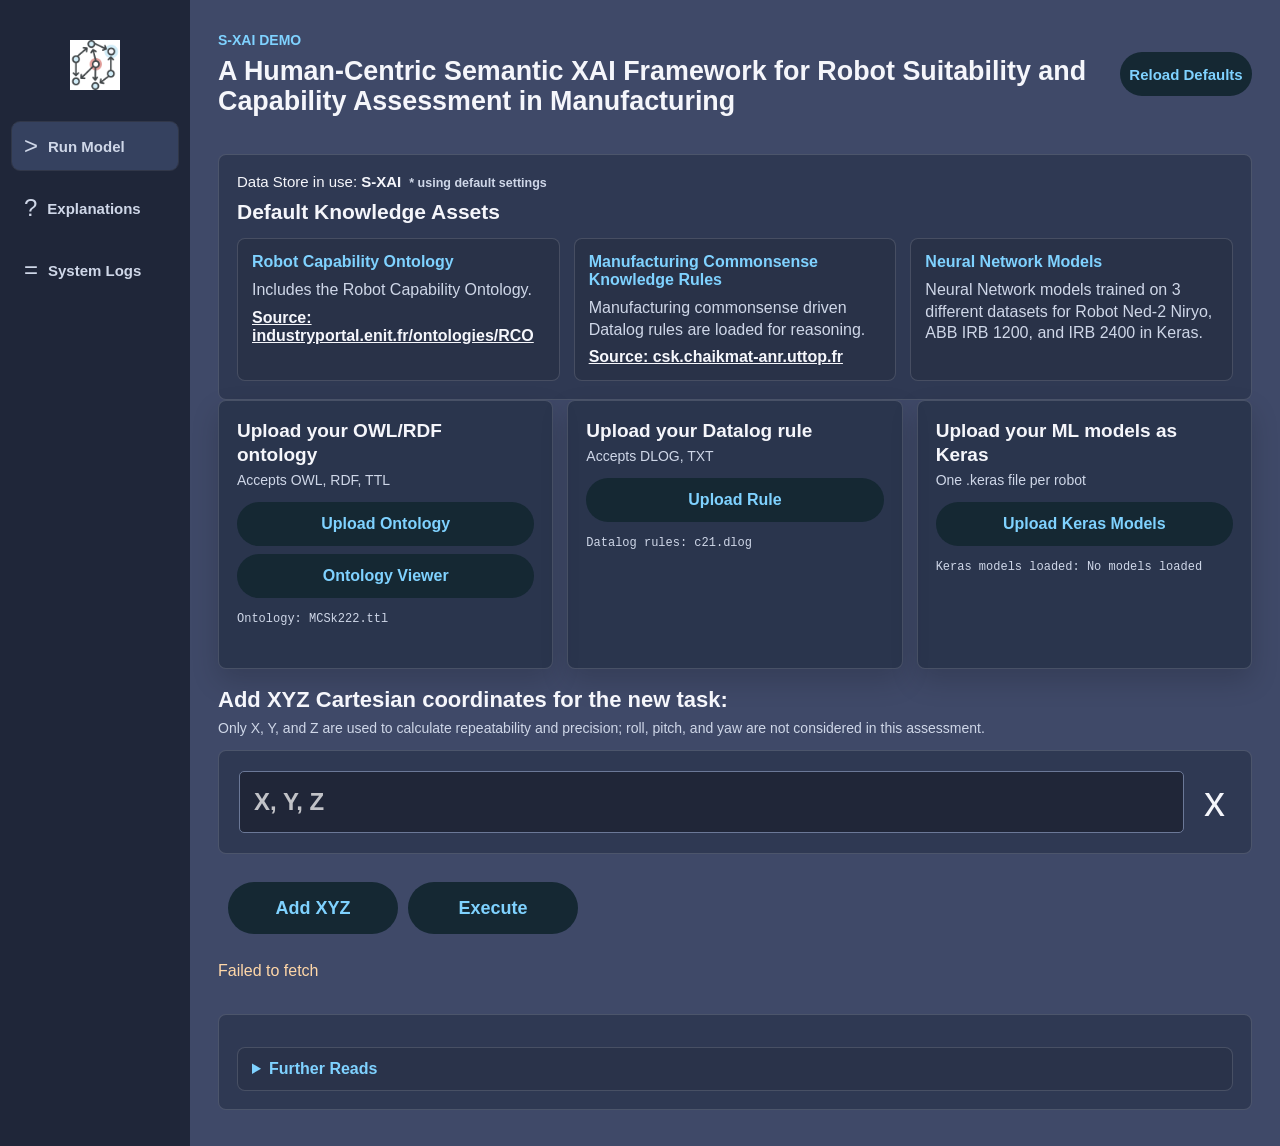
==== web/index.html @ 9cc539df "Add Datalog rule viewer" ====
<!doctype html>
<html lang="en">
<head>
  <meta charset="utf-8">
  <meta name="viewport" content="width=device-width, initial-scale=1">
  <title>Robot Operational Capability</title>
  <link rel="stylesheet" href="styles.css">
</head>
<body>
  <aside class="sidebar">
    <img class="logo" src="assets/custom/data-flow.png" alt="Data flow">
    <button class="nav-item active" id="runPageButton" title="Run Model" aria-label="Run Model">
      <span>&gt;</span>
      <strong>Run Model</strong>
    </button>
    <button class="nav-item" id="explanationsPageButton" title="Explanations" aria-label="Explanations">
      <span>?</span>
      <strong>Explanations</strong>
    </button>
    <button class="nav-item" id="ruleLogPageButton" title="System Logs" aria-label="System Logs">
      <span>=</span>
      <strong>System Logs</strong>
    </button>
  </aside>

  <main class="workspace">
    <header class="hero-header">
      <div>
        <p class="eyebrow">S-XAI DEMO</p>
        <h1>A Human-Centric Semantic XAI Framework for Robot Suitability and Capability Assessment in Manufacturing</h1>
      </div>
      <div class="header-actions">
        <input id="datastore" value="S-XAI" type="hidden">
        <button class="blue-button" id="uploadButton" type="button">Reload Defaults</button>
      </div>
    </header>

    <section class="run-page active" id="runPage">
      <section class="default-context-panel">
        <div class="default-datastore-note">
          <span>Data Store in use: <strong>S-XAI</strong></span>
          <small>* using default settings</small>
        </div>
        <h2>Default Knowledge Assets</h2>
        <div class="asset-grid">
          <article>
            <h3>Robot Capability Ontology</h3>
            <p>Includes the Robot Capability Ontology.</p>
            <a href="https://industryportal.enit.fr/ontologies/RCO/" target="_blank" rel="noreferrer">Source: industryportal.enit.fr/ontologies/RCO</a>
          </article>
          <article>
            <h3>Manufacturing Commonsense Knowledge Rules</h3>
            <p>Manufacturing commonsense driven Datalog rules are loaded for reasoning.</p>
            <a href="https://csk.chaikmat-anr.uttop.fr" target="_blank" rel="noreferrer">Source: csk.chaikmat-anr.uttop.fr</a>
          </article>
          <article>
            <h3>Neural Network Models</h3>
            <p>Neural Network models trained on 3 different datasets for Robot Ned-2 Niryo, ABB IRB 1200, and IRB 2400 in Keras.</p>
          </article>
        </div>
      </section>

    <section class="setup-panel">
      <div class="resource-upload-grid">
        <section class="resource-card">
          <div class="resource-card-head">
            <div>
              <h2>Upload your OWL/RDF ontology</h2>
              <p>Accepts OWL, RDF, TTL</p>
            </div>
          </div>
          <input id="ontologyFile" class="native-file-input" type="file" accept=".ttl,.rdf,.owl,.txt">
          <div class="resource-actions">
            <button id="uploadOntologyButton" class="pill small-pill" type="button">Upload Ontology</button>
            <button id="openOntologyViewerButton" class="pill small-pill" type="button">Ontology Viewer</button>
          </div>
          <pre id="ontologyStatus" class="model-status">Ontology: MCSk222.ttl</pre>
        </section>

        <section class="resource-card">
          <div class="resource-card-head">
            <div>
              <h2>Upload your Datalog rule</h2>
              <p>Accepts DLOG, TXT</p>
            </div>
          </div>
          <input id="rulesFile" class="native-file-input" type="file" accept=".dlog,.txt">
          <button id="uploadRulesButton" class="pill small-pill" type="button">Upload Rule</button>
          <pre id="rulesStatus" class="model-status">Datalog rules: c21.dlog</pre>
        </section>

        <section class="resource-card">
          <div class="resource-card-head">
            <div>
              <h2>Upload your ML models as Keras</h2>
              <p>One .keras file per robot</p>
            </div>
          </div>
          <input id="modelsFile" class="native-file-input" type="file" accept=".keras" multiple>
          <button id="uploadModelsButton" class="pill small-pill" type="button">Upload Keras Models</button>
          <pre id="modelStatus" class="model-status">Keras models loaded: checking...</pre>
        </section>
      </div>
    </section>

    <section class="task-panel" id="taskPanel">
      <label class="task-label" for="xyzInput">Add XYZ Cartesian coordinates for the new task:</label>
      <p class="task-note">Only X, Y, and Z are used to calculate repeatability and precision; roll, pitch, and yaw are not considered in this assessment.</p>
      <div class="input-shell">
        <input id="xyzInput" autocomplete="off" placeholder="X, Y, Z">
        <button id="clearButton" class="clear-button" type="button" aria-label="Clear">x</button>
      </div>

      <div class="actions">
        <button id="addButton" class="pill" type="button">Add XYZ</button>
        <button id="executeButton" class="pill" type="button">Execute</button>
      </div>

      <p id="statusText" class="status-text"></p>
    </section>

    <section class="default-context-panel">
      <details class="further-reads">
        <summary>Further Reads</summary>
        <ol>
          <li>Naqvi, Syed Muhammad Raza. Exploring LLMs and semantic XAI for industrial robot capabilities and manufacturing commonsense knowledge. Diss. Universite de Toulouse, 2025.</li>
          <li>Naqvi, M. R., Sarkar, A., Ameri, F., Elmhadhbi, L., &amp; Karray, M. H. (2024, December). Manufacturing commonsense knowledge. In International Knowledge Graph and Semantic Web Conference (pp. 320-333). Cham: Springer Nature Switzerland.</li>
          <li>Naqvi, M. R., Sarkar, A., Ameri, F., Elmhadhbi, L., &amp; Karray, M. H. (2025, June). MACS-KG: MAnufacturing CommonSense Knowledge Graph. In European Semantic Web Conference (pp. 120-124). Cham: Springer Nature Switzerland.</li>
          <li>Naqvi, M. R. (2025, October). Towards Explainable Commonsense Reasoning: Semantic Rule Generation from Text using LLMs. In ECAI 2025-1st International Workshop on eXplainable AI, Knowledge Representation and Knowledge Graphs.</li>
          <li>Naqvi, M. R., Sarkar, A., Ameri, F., Elmhadhbi, L., &amp; Karray, M. H. (2025, December). Semantic representation of robotic function, process characteristics, and quality. In RobOntics 2025 5th edition of the Ontologies for Autonomous Robots Workshop. CEUR Workshop Proceedings.</li>
          <li>Naqvi, M. R., Sarkar, A., Ameri, F., Araghi, S. N., &amp; Karray, M. H. (2023). Application of MSDL in Modeling Capabilities of Robots. In RobOntics@ RO-MAN.</li>
          <li>Naqvi, M. R., Elmhadhbi, L., Sarkar, A., Archimede, B., &amp; Karray, M. H. (2024). Survey on ontology-based explainable AI in manufacturing. Journal of Intelligent Manufacturing, 35(8), 3605-3627.</li>
        </ol>
      </details>
    </section>
    </section>

    <section class="facts-workspace app-page" id="explanationsPage" hidden>
      <div class="section-head">
        <h1>Explanations</h1>
        <div class="section-actions">
          <button id="refreshFactsButton" class="pill small-pill" type="button">Refresh Facts</button>
          <button id="exportReportButton" class="pill small-pill" type="button">Export Report</button>
        </div>
      </div>

      <div class="source-strip" id="sourceStrip">
        <span>Ontology original value</span>
        <span>Model prediction</span>
        <span>User simulated value</span>
      </div>

      <div class="explanation-tabs" role="tablist" aria-label="Explanation views">
        <button class="explanation-tab active" type="button" data-explanation-tab="factsTab">Reasoned Facts</button>
        <button class="explanation-tab" type="button" data-explanation-tab="graphTab">Graph</button>
        <button class="explanation-tab" type="button" data-explanation-tab="counterfactualTab">Simulated / Counterfactual Comparison</button>
        <button class="explanation-tab" type="button" data-explanation-tab="nnXaiTab">XAI</button>
        <button class="explanation-tab" type="button" data-explanation-tab="nlTab">NL Language Explanations</button>
        <button class="explanation-tab" type="button" data-explanation-tab="rulesTab">Rule Viewer</button>
        <button class="explanation-tab" type="button" data-explanation-tab="sparqlTab">SPARQL</button>
      </div>

      <section class="explanation-panel" id="counterfactualTab" hidden>
        <h2>Simulated / Counterfactual Comparison</h2>
        <div class="comparison-grid">
          <div>
            <h3>Before Simulation</h3>
            <pre id="beforeFacts">No facts loaded.</pre>
          </div>
          <div>
            <h3>After Simulation</h3>
            <pre id="afterFacts">No facts loaded.</pre>
          </div>
        </div>
        <section id="counterfactualSuggestion" class="xai-panel">
          <h3>What Must Change?</h3>
          <p>Run a prediction and select a fact to see which robot capability would need to change for a different suitability result.</p>
        </section>
      </section>

      <section class="explanation-panel active" id="factsTab">
        <h2>Reasoned Facts</h2>
        <div id="factsList" class="facts-list"></div>
      </section>

      <section class="explanation-panel" id="graphTab" hidden>
        <div class="graph-head">
          <h2>Graph Explanation View</h2>
          <div class="graph-actions">
            <button id="selectedGraphButton" class="pill small-pill active" type="button">Selected Fact</button>
            <button id="wholeGraphButton" class="pill small-pill" type="button">Whole Graph</button>
            <button id="exportSvgButton" class="pill small-pill" type="button">Export SVG</button>
            <button id="exportPngButton" class="pill small-pill" type="button">Export PNG</button>
          </div>
        </div>
        <div class="graph-legend" aria-label="Graph legend">
          <span><i class="legend-dot robot"></i>Robot</span>
          <span><i class="legend-dot capability"></i>Capability</span>
          <span><i class="legend-dot value"></i>NN prediction value</span>
          <span><i class="legend-dot simulated"></i>User simulated value</span>
          <span><i class="legend-dot fact"></i>Selected reasoned fact</span>
          <span><i class="legend-line"></i>RDF predicate</span>
        </div>
        <div id="graphFilters" class="graph-filters" aria-label="Whole graph filters" hidden>
          <label><input type="checkbox" data-graph-filter="robot" checked> Robots</label>
          <label><input type="checkbox" data-graph-filter="capability" checked> Capabilities</label>
          <label><input type="checkbox" data-graph-filter="value" checked> Measurements</label>
          <label><input type="checkbox" data-graph-filter="fact" checked> Reasoned Facts</label>
          <label><input type="checkbox" id="selectedRobotOnlyFilter"> Selected Robot Only</label>
        </div>
        <svg id="factGraph" viewBox="0 0 1100 420" role="img" aria-label="Fact explanation graph"></svg>
        <section id="graphDetails" class="graph-details" aria-live="polite">
          <h3>Node Details</h3>
          <p>Click a graph node to inspect its type, value, and connected predicates.</p>
        </section>
        <div id="tracePanel" class="trace-panel"></div>
      </section>

      <section class="explanation-panel" id="ontologyTab" hidden>
        <div class="graph-head">
          <h2>Ontology Viewer</h2>
          <div class="graph-actions">
            <button id="refreshOntologyButton" class="pill small-pill" type="button">Load Ontology</button>
          </div>
        </div>
        <div class="graph-legend" aria-label="Ontology graph legend">
          <span><i class="legend-dot class"></i>Class</span>
          <span><i class="legend-dot instance"></i>Instance</span>
          <span><i class="legend-dot property"></i>Property</span>
          <span><i class="legend-line"></i>Ontology predicate</span>
        </div>
        <div id="ontologyFilters" class="graph-filters visible" aria-label="Ontology graph filters">
          <label><input type="checkbox" data-ontology-filter="class" checked> Classes</label>
          <label><input type="checkbox" data-ontology-filter="subclass" checked> Subclasses</label>
          <label><input type="checkbox" data-ontology-filter="instance" checked> Instances</label>
          <label><input type="checkbox" data-ontology-filter="property" checked> Properties</label>
        </div>
        <div id="ontologyViewerStatus" class="status-text">Load the ontology graph to inspect classes, subclasses, instances, and properties.</div>
        <svg id="ontologyGraph" viewBox="0 0 1100 420" role="img" aria-label="Ontology viewer graph"></svg>
        <section id="ontologyDetails" class="graph-details" aria-live="polite">
          <h3>Ontology Node Details</h3>
          <p>Click an ontology node to inspect its connected predicates.</p>
        </section>
      </section>

      <section class="explanation-panel" id="nlTab" hidden>
        <div class="section-head compact-head">
          <h2>NL Language Explanations</h2>
          <div class="section-actions">
            <button id="generateOpenAiExplanationButton" class="pill small-pill" type="button">Use OpenAI</button>
            <button id="generateLlmReasoningButton" class="pill small-pill" type="button">Use Ollama</button>
          </div>
        </div>
        <p class="xai-note">Choose OpenAI with your API key or use the free local Ollama model. Both explain the selected RDFox/Datalog fact in natural language.</p>
        <label class="llm-model-field" for="openLlmModel">
          Ollama model
          <input id="openLlmModel" type="text" value="llama3.2:3b" autocomplete="off">
        </label>
        <p class="xai-note">For Ollama, install Ollama and run <code>ollama pull llama3.2:3b</code>. For OpenAI, click Use OpenAI and paste your key when asked.</p>
        <div id="llmReasoningStatus" class="status-text">Select a reasoned fact, then choose OpenAI or Ollama.</div>
        <pre id="nlExplanation">Select a fact and click Explain.</pre>
        <div id="llmReasoningOutput" class="llm-reasoning-output"></div>
      </section>

      <section class="explanation-panel" id="nnXaiTab" hidden>
        <section id="selectedFactXai" class="selected-fact-xai">
          <h3>Selected Fact NN Contribution</h3>
          <p>Select a reasoned fact to see which neural-network prediction and XYZ feature influences contributed to it.</p>
        </section>
        <div class="section-head compact-head">
          <h2>XAI: LIME Explanation</h2>
          <button id="refreshLimeButton" class="pill small-pill" type="button">Run LIME</button>
        </div>
        <p class="xai-note">LIME explains the local NN prediction around the current X, Y, Z task using feature weights for X, Y, and Z.</p>
        <div id="limeStatus" class="status-text"></div>
        <div class="xai-dashboard-grid">
          <section id="xaiStabilityPanel" class="xai-panel">
            <h3>XAI Confidence / Stability</h3>
            <p>Run LIME to estimate whether the strongest local feature is stable for this XYZ task.</p>
          </section>
          <section id="xaiQualityPanel" class="xai-panel">
            <h3>Explanation Quality</h3>
            <p>Shows which explanation sources are available for the current task.</p>
          </section>
        </div>
        <section class="xai-method-section lime-method-section">
          <div class="method-head">
            <h3>LIME Local Explanation</h3>
            <p>LIME builds a local surrogate around the current XYZ task point and estimates how X, Y, and Z influence the nearby NN prediction.</p>
          </div>
          <div id="limeResults" class="lime-results"></div>
        </section>
        <section id="shapPanel" class="xai-method-section shap-method-section">
          <div class="section-head compact-head">
            <h3>SHAP Comparison</h3>
            <button id="refreshShapButton" class="pill small-pill" type="button">Run SHAP</button>
          </div>
          <p id="shapStatus">SHAP attributes the current NN prediction across X, Y, and Z for the selected Cartesian task point.</p>
          <div id="shapResults" class="shap-results"></div>
        </section>
        <section id="igPanel" class="xai-method-section ig-method-section">
          <div class="section-head compact-head">
            <h3>Integrated Gradients</h3>
            <button id="refreshIgButton" class="pill small-pill" type="button">Run IG</button>
          </div>
          <p id="igStatus">Integrated Gradients explains the NN prediction by accumulating gradients from a zero XYZ baseline to the current task point.</p>
          <div id="igResults" class="ig-results"></div>
        </section>
        <section id="permutationPanel" class="xai-method-section permutation-method-section">
          <div class="section-head compact-head">
            <h3>Permutation Importance</h3>
            <button id="refreshPermutationButton" class="pill small-pill" type="button">Run Permutation</button>
          </div>
          <p id="permutationStatus">Permutation Importance perturbs one coordinate at a time and measures how much the NN output changes.</p>
          <div id="permutationResults" class="permutation-results"></div>
        </section>
      </section>

      <section class="explanation-panel" id="rulesTab" hidden>
        <div class="section-head compact-head">
          <div>
            <h2>Rule Viewer</h2>
            <p class="xai-note">Showing the active Datalog rules exactly as loaded from the <code>.dlog</code> source file.</p>
          </div>
          <button id="refreshRulesViewerButton" class="pill small-pill" type="button">Refresh Rules</button>
        </div>
        <div id="ruleViewerStatus" class="status-text">Datalog rules: c21.dlog</div>
        <pre id="ruleList" class="rule-source-viewer">Loading Datalog rules...</pre>
      </section>

      <section class="explanation-panel" id="sparqlTab" hidden>
        <h2>SPARQL Query Viewer</h2>
        <div class="query-viewer">
          <div>
            <h3>Reasoned facts query</h3>
            <pre id="factsQueryText"></pre>
          </div>
          <div>
            <h3>Knowledge Graph update query</h3>
            <pre id="updateQueryText">Run a prediction to generate the update query.</pre>
          </div>
        </div>
      </section>
    </section>

    <section class="rule-log-page app-page" id="ruleLogPage" hidden>
      <div class="section-head">
        <h1>System Logs</h1>
        <div class="section-actions">
          <button id="clearRuleLogButton" class="pill small-pill" type="button">Clear Log</button>
        </div>
      </div>
      <pre id="ruleLog" class="rule-log">System events will appear here when ontology, Datalog rules, model values, or inferred facts are updated.</pre>
    </section>
  </main>

  <dialog id="resultDialog" class="result-dialog">
    <div class="result-content">
      <p class="intro">
        Based on Cartesian Coordinates X, Y, Z for a new task, the robot operational capabilities are following:
      </p>
      <div id="resultText" class="result-text"></div>
      <p class="result-note">
        Note: once you execute, these values will be updated in the Knowledge Graph for the further reasoning process.
      </p>
      <p class="result-note">
        If you want to add a hypothetical value for counterfactual simulation, press the Simulated Value button.
      </p>
      <section id="simulationPanel" class="simulation-panel" hidden>
        <div class="simulation-grid" id="simulationGrid"></div>
        <div class="simulation-actions">
          <button id="applySimulationButton" class="modal-button" type="button">Apply Simulated Values</button>
        </div>
      </section>
      <div class="dialog-actions">
        <button id="simulateButton" class="modal-button" type="button">Simulated Value</button>
        <button id="submitButton" class="modal-button" type="button">Submit</button>
        <button id="okButton" class="ok-button" type="button">OK</button>
        <button id="cancelButton" class="modal-button" type="button">Cancel</button>
      </div>
    </div>
  </dialog>

  <dialog id="openAiKeyDialog" class="key-dialog">
    <form method="dialog" class="key-dialog-content">
      <h2>OpenAI API Key</h2>
      <p>Paste your OpenAI API key for this browser session. It is not saved to project files.</p>
      <input id="openAiKeyInput" type="password" autocomplete="off" placeholder="sk-...">
      <div class="dialog-actions">
        <button id="saveOpenAiKeyButton" class="modal-button" type="button">Use Key</button>
        <button id="cancelOpenAiKeyButton" class="modal-button" type="button">Cancel</button>
      </div>
    </form>
  </dialog>

  <script src="app.js?v=20260608-rule-viewer"></script>
</body>
</html>
---- web/styles.css ----
:root {
  --bg: #3f4968;
  --panel: #45506f;
  --rail: #1f2639;
  --rail-active: #35415f;
  --field: #202638;
  --field-border: #6b7897;
  --text: #f5f6fb;
  --muted: #cfd7e8;
  --accent: #7fd2ff;
  --button: #152833;
  --blue: #2f9af4;
  --dialog-text: #222432;
  --teal: #247f94;
  --line: rgba(255, 255, 255, 0.14);
}

* {
  box-sizing: border-box;
}

body {
  margin: 0;
  min-height: 100vh;
  display: grid;
  grid-template-columns: 190px 1fr;
  background: var(--bg);
  color: var(--text);
  font-family: Arial, Helvetica, sans-serif;
}

.sidebar {
  min-height: 100vh;
  padding: 40px 0 24px;
  background: var(--rail);
  display: flex;
  flex-direction: column;
  align-items: stretch;
  gap: 14px;
}

.logo {
  width: 50px;
  height: 50px;
  object-fit: contain;
  background: white;
  align-self: center;
  margin-bottom: 18px;
}

.nav-item {
  width: auto;
  min-height: 48px;
  margin: 0 12px;
  padding: 0 12px;
  border: 0;
  border-radius: 8px;
  display: flex;
  align-items: center;
  gap: 10px;
  background: transparent;
  color: var(--muted);
  cursor: pointer;
  text-align: left;
}

.nav-item span {
  font-size: 24px;
}

.nav-item strong {
  display: inline;
  font-size: 15px;
}

.nav-item.active {
  background: var(--rail-active);
  outline: 1px solid rgba(255, 255, 255, 0.08);
}

.workspace {
  padding: 22px 28px 36px;
  max-width: 1760px;
  width: 100%;
}

.hero-header {
  min-height: 104px;
  display: flex;
  align-items: center;
  justify-content: space-between;
  gap: 22px;
  margin-bottom: 14px;
}

.hero-header h1 {
  margin: 0;
  max-width: 1160px;
  color: var(--text);
  font-size: clamp(24px, 2.1vw, 34px);
  line-height: 1.12;
  font-weight: 800;
}

.eyebrow {
  margin: 0 0 8px;
  color: var(--accent);
  font-size: 14px;
  font-weight: 800;
  text-transform: uppercase;
}

.header-actions {
  display: flex;
  align-items: center;
  flex: 0 0 auto;
}

.datastore-in-use {
  min-height: 60px;
  display: grid;
  align-content: center;
  gap: 4px;
  color: var(--text);
  font-size: 22px;
}

.datastore-in-use small {
  color: var(--muted);
  font-size: 14px;
}

.blue-button {
  height: 44px;
  min-width: 132px;
  border: 0;
  border-radius: 24px;
  background: var(--button);
  color: var(--accent);
  font-size: 15px;
  font-weight: 800;
  cursor: pointer;
  box-shadow: none;
}

.setup-panel {
  margin: 0 0 18px;
  padding: 0;
  border-radius: 8px;
  background: transparent;
}

.resource-upload-grid {
  display: grid;
  grid-template-columns: repeat(3, minmax(0, 1fr));
  gap: 14px;
}

.resource-card {
  min-width: 0;
  padding: 18px;
  border: 1px solid var(--line);
  border-radius: 8px;
  background: rgba(18, 28, 44, 0.44);
  display: grid;
  gap: 14px;
  align-content: start;
  box-shadow: 0 12px 28px rgba(0, 0, 0, 0.16);
}

.resource-card-head {
  display: grid;
  grid-template-columns: auto 1fr;
  gap: 12px;
  align-items: start;
}

.resource-card h2 {
  margin: 0;
  font-size: 19px;
  line-height: 1.25;
}

.resource-card p {
  margin: 5px 0 0;
  color: var(--muted);
  font-size: 14px;
}

.resource-actions {
  display: grid;
  grid-template-columns: repeat(auto-fit, minmax(145px, 1fr));
  gap: 8px;
}

.tabs {
  display: flex;
  gap: 8px;
  flex-wrap: wrap;
  margin-bottom: 14px;
}

.tab-button {
  min-height: 38px;
  border: 1px solid rgba(255, 255, 255, 0.14);
  border-radius: 6px;
  background: var(--field);
  color: var(--muted);
  padding: 0 14px;
  font-weight: 700;
  cursor: pointer;
}

.tab-button.active {
  color: white;
  background: var(--rail-active);
  border-color: rgba(255, 255, 255, 0.28);
}

.tab-panel {
  min-height: 72px;
}

.setup-grid,
.model-upload-grid {
  display: grid;
  grid-template-columns: repeat(3, minmax(0, 1fr));
  gap: 12px;
}

.setup-grid h2 {
  margin: 0 0 8px;
  font-size: 16px;
}

.setup-grid p {
  margin: 0;
  color: var(--muted);
}

.file-picker {
  min-height: 46px;
  border: 1px solid var(--field-border);
  border-radius: 8px;
  background: rgba(32, 38, 56, 0.78);
  display: grid;
  grid-template-columns: minmax(116px, auto) 1fr;
  align-items: center;
  gap: 10px;
  padding: 6px;
  overflow: hidden;
}

.native-file-input {
  display: none;
}

.file-picker input {
  position: absolute;
  inline-size: 1px;
  block-size: 1px;
  opacity: 0;
  pointer-events: none;
}

.file-button {
  min-height: 34px;
  padding: 0 12px;
  border-radius: 6px;
  background: rgba(127, 210, 255, 0.14);
  color: var(--text);
  display: grid;
  place-items: center;
  font-size: 13px;
  font-weight: 800;
}

.file-name {
  min-width: 0;
  color: var(--muted);
  font-size: 13px;
  white-space: nowrap;
  overflow: hidden;
  text-overflow: ellipsis;
}

.model-status {
  margin: 0;
  min-height: 38px;
  white-space: pre-wrap;
  color: var(--muted);
  font-size: 12px;
}

.resource-card .pill {
  width: 100%;
  min-width: 0;
}

.task-panel {
  margin-top: 10px;
  transition: opacity 160ms ease, filter 160ms ease;
}

.task-label {
  display: block;
  margin: 0 0 6px;
  color: var(--text);
  font-size: 22px;
  font-weight: 700;
}

.task-note {
  margin: 0 0 12px;
  color: var(--muted);
  font-size: 14px;
  line-height: 1.4;
}

.task-panel.dimmed {
  opacity: 0.42;
  filter: brightness(0.72);
}

.input-shell {
  min-height: 104px;
  padding: 18px 20px;
  border: 1px solid var(--line);
  border-radius: 8px;
  background: rgba(18, 28, 44, 0.34);
  display: grid;
  grid-template-columns: 1fr auto;
  gap: 14px;
  align-items: center;
}

#xyzInput {
  height: 62px;
  border: 1px solid var(--field-border);
  border-radius: 5px;
  background: var(--field);
  color: var(--text);
  padding: 0 14px;
  font-size: 24px;
  font-weight: 700;
}

#xyzInput::placeholder {
  color: rgba(255, 255, 255, 0.72);
  font-weight: 700;
}

.clear-button {
  border: 0;
  background: transparent;
  color: var(--text);
  font-size: 42px;
  line-height: 1;
  cursor: pointer;
}

.actions {
  display: flex;
  gap: 10px;
  flex-wrap: wrap;
  margin: 28px 10px;
}

.pill {
  min-width: 170px;
  min-height: 52px;
  border: 0;
  border-radius: 28px;
  background: var(--button);
  color: var(--accent);
  font-size: 18px;
  font-weight: 700;
  cursor: pointer;
}

.status-text {
  min-height: 24px;
  color: #ffd7a8;
  font-size: 16px;
}

.default-context-panel {
  margin-top: 28px;
  padding: 18px;
  border: 1px solid var(--line);
  border-radius: 8px;
  background: rgba(18, 28, 44, 0.34);
}

.default-context-panel h2 {
  margin: 0 0 14px;
  font-size: 21px;
}

.default-datastore-note {
  display: flex;
  flex-wrap: wrap;
  gap: 8px;
  align-items: baseline;
  margin-bottom: 10px;
  color: var(--text);
  font-size: 15px;
}

.default-datastore-note small {
  color: var(--muted);
  font-weight: 700;
}

.asset-grid {
  display: grid;
  grid-template-columns: repeat(3, minmax(0, 1fr));
  gap: 14px;
}

.asset-grid article {
  min-width: 0;
  padding: 14px;
  border: 1px solid var(--line);
  border-radius: 8px;
  background: rgba(0, 0, 0, 0.12);
}

.asset-grid h3 {
  margin: 0 0 8px;
  color: var(--accent);
  font-size: 16px;
}

.asset-grid p {
  margin: 0 0 8px;
  color: var(--muted);
  line-height: 1.35;
}

.asset-grid a,
.asset-grid a:visited {
  color: var(--text);
  font-weight: 700;
}

.asset-grid a:hover,
.asset-grid a:focus-visible {
  color: #ffffff;
}

.api-key-note {
  margin-top: 14px;
  padding: 14px;
  border: 1px solid var(--line);
  border-radius: 8px;
  background: rgba(0, 0, 0, 0.12);
}

.api-key-note h3 {
  margin: 0 0 8px;
  color: var(--accent);
  font-size: 16px;
}

.api-key-note p {
  margin: 0 0 6px;
  color: var(--muted);
  line-height: 1.4;
}

.api-key-note p:last-child {
  margin-bottom: 0;
}

.api-key-note code {
  color: var(--text);
  font-weight: 700;
}

.further-reads {
  margin-top: 14px;
  padding: 12px 14px;
  border: 1px solid var(--line);
  border-radius: 8px;
  background: rgba(0, 0, 0, 0.1);
}

.further-reads summary {
  color: var(--accent);
  font-weight: 800;
  cursor: pointer;
}

.further-reads ol {
  margin: 12px 0 0;
  padding-left: 22px;
}

.further-reads li {
  margin: 0 0 10px;
  color: var(--muted);
  line-height: 1.35;
}

.facts-workspace {
  margin-top: 28px;
  padding-bottom: 40px;
}

.run-page[hidden],
.app-page[hidden] {
  display: none;
}

.explanation-tabs {
  display: flex;
  gap: 8px;
  flex-wrap: wrap;
  margin: 16px 0;
}

.explanation-tab {
  min-height: 42px;
  border: 1px solid var(--line);
  border-radius: 8px;
  background: rgba(18, 28, 44, 0.36);
  color: var(--muted);
  padding: 0 14px;
  font-weight: 800;
  cursor: pointer;
}

.explanation-tab.active {
  color: var(--text);
  background: rgba(47, 154, 244, 0.24);
  border-color: rgba(127, 210, 255, 0.42);
}

.explanation-panel {
  background: var(--panel);
  border: 1px solid var(--line);
  border-radius: 8px;
  padding: 16px;
}

.explanation-panel h2 {
  margin: 0 0 12px;
  font-size: 19px;
}

.rule-log-page {
  margin-top: 28px;
}

.rule-log {
  min-height: 520px;
  margin: 16px 0 0;
  padding: 16px;
  border: 1px solid var(--line);
  border-radius: 8px;
  background: rgba(18, 28, 44, 0.52);
  color: var(--muted);
  white-space: pre-wrap;
  font-size: 14px;
  line-height: 1.45;
}

.section-head,
.section-actions,
.source-strip,
.facts-layout,
.lower-layout,
.comparison-grid {
  display: flex;
  gap: 14px;
}

.section-head {
  align-items: center;
  justify-content: space-between;
}

.section-head h1 {
  margin: 0;
  font-size: 28px;
}

.small-pill {
  min-width: 144px;
  min-height: 44px;
  font-size: 16px;
}

.source-strip {
  margin: 14px 0;
  flex-wrap: wrap;
}

.source-strip span {
  padding: 8px 12px;
  border: 1px solid rgba(255, 255, 255, 0.14);
  border-radius: 20px;
  color: var(--muted);
  background: rgba(0, 0, 0, 0.12);
}

.comparison-panel,
.facts-panel,
.graph-panel,
.nl-panel,
.rule-panel {
  background: var(--panel);
  border-radius: 8px;
  padding: 16px;
}

.comparison-panel h2,
.facts-panel h2,
.graph-panel h2,
.nl-panel h2,
.rule-panel h2 {
  margin: 0 0 12px;
  font-size: 19px;
}

.comparison-grid > div,
.facts-panel,
.graph-panel,
.nl-panel,
.rule-panel {
  min-width: 0;
  flex: 1;
}

.comparison-grid pre,
.nl-panel pre {
  min-height: 120px;
  margin: 0;
  padding: 12px;
  border: 1px solid var(--field-border);
  border-radius: 5px;
  background: var(--field);
  color: var(--text);
  white-space: pre-wrap;
}

.rule-source-viewer {
  min-height: 560px;
  max-height: 68vh;
  margin: 14px 0 0;
  padding: 16px;
  border: 1px solid var(--field-border);
  border-radius: 8px;
  background: #111827;
  color: #f7fbff;
  overflow: auto;
  white-space: pre;
  font-size: 13px;
  line-height: 1.55;
  tab-size: 4;
}

.comparison-grid h3 {
  margin: 0 0 8px;
  color: var(--muted);
  font-size: 15px;
}

.facts-layout,
.lower-layout {
  margin-top: 14px;
  align-items: stretch;
}

.facts-list {
  display: grid;
  gap: 12px;
}

.fact-group {
  padding: 12px;
  border: 1px solid var(--field-border);
  border-radius: 6px;
  background: rgba(0, 0, 0, 0.12);
}

.fact-group h3 {
  margin: 0 0 8px;
  color: var(--teal);
  font-size: 16px;
}

.fact-row {
  min-height: 42px;
  display: grid;
  grid-template-columns: 1fr auto auto;
  gap: 8px;
  align-items: center;
}

.fact-row button {
  border: 0;
  border-radius: 18px;
  padding: 8px 12px;
  background: var(--button);
  color: var(--accent);
  font-weight: 700;
  cursor: pointer;
}

.graph-head {
  display: flex;
  align-items: center;
  justify-content: space-between;
  gap: 16px;
  margin-bottom: 10px;
}

.graph-head h2 {
  margin: 0;
}

.graph-actions {
  display: flex;
  flex-wrap: wrap;
  gap: 8px;
}

.graph-actions .pill.active {
  background: #d9f3fb;
  color: #12212c;
}

.graph-legend {
  display: flex;
  flex-wrap: wrap;
  gap: 10px 16px;
  align-items: center;
  margin: 0 0 10px;
  color: var(--muted);
  font-size: 13px;
  font-weight: 700;
}

.graph-legend span {
  display: inline-flex;
  gap: 6px;
  align-items: center;
}

.legend-dot {
  width: 13px;
  height: 13px;
  border: 2px solid #444b52;
  border-radius: 50%;
  display: inline-block;
}

.legend-dot.robot {
  background: #d9f3fb;
}

.legend-dot.capability {
  background: #dcf7df;
}

.legend-dot.value {
  background: #fff4cf;
}

.legend-dot.simulated {
  background: #ffd1e8;
}

.legend-dot.fact {
  background: #f0a3a1;
}

.legend-dot.class {
  background: #dcf7df;
}

.legend-dot.instance {
  background: #d9f3fb;
}

.legend-dot.property {
  background: #fff4cf;
}

.legend-line {
  width: 24px;
  height: 3px;
  border-radius: 999px;
  background: #c7c8d6;
  display: inline-block;
}

.graph-filters {
  display: none;
  flex-wrap: wrap;
  gap: 8px;
  margin: 0 0 10px;
}

.graph-filters.visible {
  display: flex;
}

.graph-filters label {
  min-height: 34px;
  padding: 7px 11px;
  border: 1px solid var(--line);
  border-radius: 18px;
  background: rgba(0, 0, 0, 0.14);
  color: var(--text);
  display: inline-flex;
  gap: 7px;
  align-items: center;
  font-size: 13px;
  font-weight: 800;
}

.graph-filters input {
  accent-color: var(--accent);
}

#factGraph,
#ontologyGraph {
  width: 100%;
  min-height: 420px;
  border: 1px solid var(--field-border);
  border-radius: 6px;
  background: var(--field);
}

.graph-edge {
  stroke: #c7c8d6;
  stroke-width: 3;
  opacity: 0.72;
}

.graph-edge-label {
  fill: #ffffff;
  font-size: 11px;
  font-weight: 700;
  text-anchor: middle;
  paint-order: stroke;
  stroke: var(--field);
  stroke-width: 4px;
}

.graph-node circle {
  fill: #d9f3fb;
  stroke: #444b52;
  stroke-width: 8;
}

.graph-node.capability circle {
  fill: #dcf7df;
}

.graph-node.value circle {
  fill: #fff4cf;
}

.graph-node.simulated circle {
  fill: #ffd1e8;
  stroke-dasharray: 6 4;
}

.graph-node.fact circle {
  fill: #e5d8ff;
}

.graph-node.class circle {
  fill: #dcf7df;
}

.graph-node.instance circle {
  fill: #d9f3fb;
}

.graph-node.property circle {
  fill: #fff4cf;
}

.graph-node.selected circle {
  fill: #f0a3a1;
}

.graph-node text {
  fill: #20232c;
  font-size: 12px;
  font-weight: 700;
  text-anchor: middle;
  dominant-baseline: middle;
  pointer-events: none;
}

.graph-node {
  cursor: grab;
}

.graph-node:active {
  cursor: grabbing;
}

.graph-details {
  margin-top: 12px;
  padding: 12px 14px;
  border: 1px solid var(--field-border);
  border-radius: 6px;
  background: rgba(0, 0, 0, 0.12);
  color: var(--muted);
}

.graph-details h3,
.graph-details h4 {
  margin: 0 0 8px;
  color: var(--text);
}

.graph-details h4 {
  margin-top: 12px;
  font-size: 14px;
}

.graph-details p {
  margin: 0;
}

.graph-details dl {
  display: grid;
  grid-template-columns: max-content minmax(0, 1fr);
  gap: 6px 12px;
  margin: 0;
}

.graph-details dt {
  color: var(--teal);
  font-weight: 800;
}

.graph-details dd {
  margin: 0;
  color: var(--text);
  word-break: break-word;
}

.graph-details ul {
  margin: 0;
  padding-left: 18px;
}

.graph-details li {
  margin-bottom: 4px;
}

.trace-panel {
  margin-top: 12px;
  color: var(--muted);
}

.trace-panel h3 {
  margin: 0 0 8px;
  color: var(--text);
}

.trace-panel ol {
  margin-top: 0;
}

.trace-panel code {
  color: var(--text);
}

.rule-list {
  display: grid;
  gap: 10px;
  max-height: 420px;
  overflow: auto;
}

.llm-reasoning-output {
  display: grid;
  gap: 14px;
  margin-top: 12px;
}

#nlExplanation {
  min-height: 96px;
  margin: 12px 0;
  padding: 12px;
  border: 1px solid var(--field-border);
  border-radius: 6px;
  background: var(--field);
  color: var(--text);
  white-space: pre-wrap;
  line-height: 1.45;
}

.llm-reasoning-grid {
  display: grid;
  grid-template-columns: repeat(auto-fit, minmax(230px, 1fr));
  gap: 12px;
}

.llm-model-field {
  max-width: 420px;
  min-height: 46px;
  margin: 8px 0 12px;
  padding: 8px 12px;
  border: 1px solid var(--line);
  border-radius: 8px;
  background: rgba(0, 0, 0, 0.14);
  display: grid;
  grid-template-columns: auto minmax(0, 1fr);
  gap: 10px;
  align-items: center;
  color: var(--text);
  font-weight: 800;
}

.llm-model-field input {
  min-width: 0;
  height: 34px;
  border: 1px solid var(--field-border);
  border-radius: 5px;
  background: var(--field);
  color: var(--text);
  padding: 0 10px;
  font-weight: 700;
}

.llm-card,
.llm-json {
  padding: 14px;
  border: 1px solid var(--field-border);
  border-radius: 8px;
  background: rgba(0, 0, 0, 0.14);
}

.llm-card.wide {
  background: rgba(18, 34, 49, 0.72);
}

.llm-card h3 {
  margin: 0 0 8px;
  color: var(--accent);
  font-size: 15px;
}

.llm-meta {
  margin: 0 0 10px;
  color: var(--muted);
  font-size: 13px;
  font-weight: 800;
}

.llm-card pre,
.llm-json pre {
  margin: 0;
  white-space: pre-wrap;
  color: var(--text);
  line-height: 1.42;
  font-size: 13px;
}

.llm-json summary {
  color: var(--accent);
  font-weight: 800;
  cursor: pointer;
  margin-bottom: 10px;
}

.key-dialog {
  width: min(520px, calc(100vw - 32px));
  border: 0;
  border-radius: 8px;
  padding: 0;
  background: #f8fbff;
  color: #202432;
  box-shadow: 0 18px 55px rgba(0, 0, 0, 0.42);
}

.key-dialog::backdrop {
  background: rgba(18, 16, 29, 0.58);
}

.key-dialog-content {
  padding: 22px;
  display: grid;
  gap: 12px;
}

.key-dialog-content h2 {
  margin: 0;
  color: #202432;
}

.key-dialog-content p {
  margin: 0;
  color: #4d5668;
  line-height: 1.4;
}

.key-dialog-content input {
  height: 44px;
  border: 1px solid #a8b3c7;
  border-radius: 6px;
  padding: 0 12px;
  color: #202432;
  font-size: 15px;
}

.query-viewer {
  display: grid;
  gap: 12px;
}

.query-viewer > div {
  min-width: 0;
}

.query-viewer h3 {
  margin: 0 0 8px;
  color: var(--teal);
  font-size: 15px;
}

.query-viewer pre {
  max-height: 360px;
  margin: 0;
  padding: 12px;
  border: 1px solid var(--field-border);
  border-radius: 6px;
  background: var(--field);
  color: var(--text);
  overflow: auto;
  white-space: pre;
  font-size: 12px;
  line-height: 1.45;
}

.compact-head {
  margin-bottom: 8px;
}

.xai-note {
  margin: 0 0 12px;
  color: var(--muted);
}

.lime-results {
  display: grid;
  gap: 12px;
}

.shap-results {
  display: grid;
  gap: 12px;
  margin-top: 12px;
}

.ig-results {
  display: grid;
  gap: 12px;
  margin-top: 12px;
}

.permutation-results {
  display: grid;
  gap: 12px;
  margin-top: 12px;
}

.xai-method-section {
  border: 1px solid rgba(204, 243, 255, 0.28);
  border-radius: 8px;
  padding: 16px;
  margin: 14px 0;
}

.lime-method-section {
  background: rgba(15, 38, 48, 0.74);
}

.shap-method-section {
  background: rgba(38, 26, 54, 0.74);
}

.ig-method-section {
  background: rgba(42, 45, 24, 0.74);
}

.permutation-method-section {
  background: rgba(22, 43, 44, 0.74);
}

.method-head {
  margin-bottom: 12px;
}

.method-head h3 {
  margin: 0 0 6px;
  color: var(--text);
}

.method-head p {
  margin: 0;
  color: var(--muted);
  line-height: 1.35;
}

.xai-dashboard-grid {
  display: grid;
  grid-template-columns: repeat(auto-fit, minmax(280px, 1fr));
  gap: 12px;
  margin: 12px 0;
}

.xai-panel {
  padding: 14px;
  border: 1px solid rgba(204, 243, 255, 0.24);
  border-radius: 8px;
  background: rgba(0, 0, 0, 0.14);
}

.xai-panel h3 {
  margin: 0 0 8px;
  color: var(--text);
}

.xai-panel p {
  margin: 0;
  color: var(--muted);
  line-height: 1.4;
}

.xai-panel ul {
  margin: 0;
  padding-left: 20px;
}

.xai-panel li {
  margin: 0 0 6px;
  color: var(--text);
}

.xai-panel dl {
  display: grid;
  grid-template-columns: minmax(140px, max-content) minmax(0, 1fr);
  gap: 7px 12px;
  margin: 0;
}

.xai-panel dt {
  color: var(--accent);
  font-weight: 800;
}

.xai-panel dd {
  margin: 0;
  color: var(--text);
}

.selected-fact-xai {
  border: 1px solid rgba(204, 243, 255, 0.28);
  background: rgba(18, 34, 49, 0.72);
  border-radius: 8px;
  padding: 16px;
  margin: 14px 0;
}

.selected-fact-xai h3 {
  margin: 0 0 8px;
  color: var(--text);
}

.selected-fact-xai p {
  margin: 0 0 10px;
  color: var(--muted);
}

.selected-fact-picker {
  display: grid;
  gap: 7px;
  margin: 0 0 12px;
  max-width: 620px;
  color: var(--text);
  font-size: 13px;
  font-weight: 800;
}

.selected-fact-picker select {
  width: 100%;
  min-height: 42px;
  border: 1px solid var(--field-border);
  border-radius: 6px;
  background: var(--field);
  color: var(--text);
  padding: 0 12px;
  font-weight: 700;
}

.selected-xai-grid {
  display: grid;
  grid-template-columns: repeat(auto-fit, minmax(260px, 1fr));
  gap: 12px;
}

.selected-xai-card {
  background: rgba(255, 255, 255, 0.06);
  border: 1px solid rgba(255, 255, 255, 0.14);
  border-radius: 8px;
  padding: 12px;
}

.selected-xai-card h4 {
  margin: 0 0 8px;
  color: var(--text);
}

.selected-xai-card .selected-xai-interpretation {
  color: var(--text);
  line-height: 1.35;
}

.selected-xai-card ol {
  margin: 0;
  padding-left: 20px;
}

.selected-xai-card li {
  margin: 4px 0;
  color: var(--text);
}

.lime-card {
  padding: 14px;
  border: 1px solid var(--field-border);
  border-radius: 8px;
  background: rgba(0, 0, 0, 0.12);
}

.lime-card h3 {
  margin: 0 0 12px;
  color: var(--text);
}

.lime-capability {
  margin-top: 12px;
}

.lime-capability h4 {
  margin: 0 0 8px;
  color: var(--teal);
  font-size: 14px;
}

.lime-row {
  display: grid;
  grid-template-columns: 28px minmax(120px, 1fr) 72px;
  gap: 10px;
  align-items: center;
  margin-bottom: 7px;
  color: var(--text);
}

.lime-bar-track {
  height: 12px;
  border-radius: 999px;
  background: rgba(255, 255, 255, 0.1);
  overflow: hidden;
}

.lime-bar-track i {
  height: 100%;
  border-radius: inherit;
  display: block;
}

.lime-bar-track i.positive {
  background: #8ef0be;
}

.lime-bar-track i.negative {
  background: #f0a3a1;
}

.lime-summary {
  margin: 8px 0 0;
  color: var(--muted);
}

.rule-card {
  padding: 12px;
  border: 1px solid var(--field-border);
  border-radius: 6px;
  background: rgba(0, 0, 0, 0.12);
}

.rule-card h3 {
  margin: 0 0 6px;
  color: var(--teal);
  font-size: 16px;
}

.rule-card p {
  margin: 0;
  color: var(--muted);
  line-height: 1.35;
}

.result-dialog {
  width: min(1204px, calc(100vw - 44px));
  border: 0;
  border-radius: 4px;
  padding: 0;
  background: white;
  color: var(--dialog-text);
  box-shadow: 0 18px 55px rgba(0, 0, 0, 0.45);
}

.result-dialog::backdrop {
  background: rgba(18, 16, 29, 0.52);
}

.result-content {
  min-height: 428px;
  max-height: calc(100vh - 80px);
  padding: 28px 30px 18px;
  display: grid;
  grid-template-rows: auto auto 1fr auto;
  overflow: auto;
}

.intro {
  margin: 0 0 24px;
  color: var(--teal);
  font-size: 20px;
  line-height: 1.2;
}

.result-text {
  white-space: pre-line;
  color: var(--dialog-text);
  font-size: 18px;
  line-height: 1.12;
}

.result-note {
  margin: 14px 0 0;
  color: #4a4d59;
  font-size: 16px;
  line-height: 1.35;
}

.simulation-panel {
  margin: 18px 0;
  padding: 16px;
  border: 1px solid #d7d9e4;
  border-radius: 6px;
  background: #f7f8fc;
}

.simulation-grid {
  display: grid;
  grid-template-columns: repeat(3, minmax(0, 1fr));
  gap: 14px;
}

.simulation-group {
  min-width: 0;
  margin: 0;
  padding: 12px;
  border: 1px solid #c9ccda;
  border-radius: 5px;
}

.simulation-group legend {
  padding: 0 6px;
  color: var(--teal);
  font-weight: 700;
}

.simulation-group label {
  display: grid;
  gap: 6px;
  margin-top: 10px;
  color: var(--dialog-text);
  font-size: 14px;
}

.simulation-group input {
  width: 100%;
  height: 38px;
  border: 1px solid #b8bdca;
  border-radius: 4px;
  padding: 0 8px;
  color: var(--dialog-text);
  font-size: 16px;
}

.simulation-actions {
  display: flex;
  justify-content: flex-end;
  margin-top: 14px;
}

.dialog-actions {
  display: flex;
  justify-content: flex-end;
  align-items: center;
  gap: 10px;
}

.modal-button,
.ok-button {
  border: 0;
  background: transparent;
  min-width: 92px;
  min-height: 44px;
  font-size: 18px;
  cursor: pointer;
}

.modal-button {
  border-radius: 24px;
  padding: 0 26px;
  background: var(--button);
  color: var(--accent);
  font-weight: 700;
}

.ok-button {
  color: var(--teal);
}

@media (max-width: 760px) {
  body {
    grid-template-columns: 72px 1fr;
  }

  .workspace {
    padding: 10px 12px 24px;
  }

  .topbar {
    align-items: stretch;
    flex-direction: column;
  }

  .datastore {
    width: 100%;
  }

  .input-shell {
    grid-template-columns: 1fr;
  }

  .clear-button {
    justify-self: end;
  }

  .dialog-actions {
    justify-content: stretch;
    flex-wrap: wrap;
  }

  .simulation-grid {
    grid-template-columns: 1fr;
  }

  .section-head,
  .facts-layout,
  .lower-layout,
  .comparison-grid,
  .setup-grid,
  .model-upload-grid,
  .resource-upload-grid,
  .asset-grid {
    flex-direction: column;
    display: flex;
  }

  .fact-row {
    grid-template-columns: 1fr;
  }
}
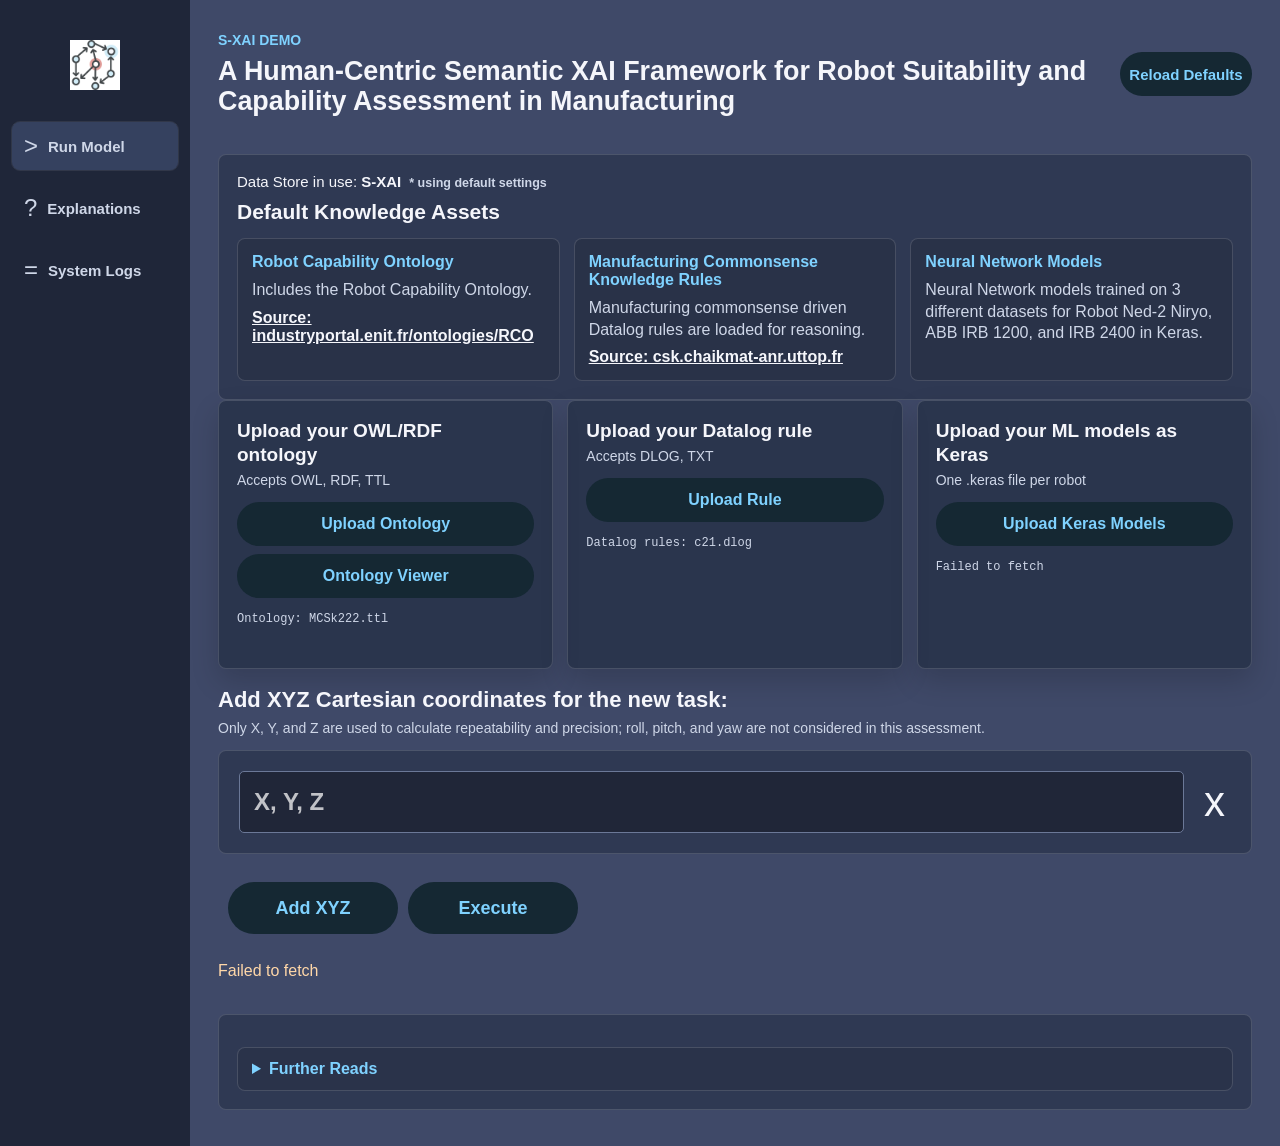
==== commit 772d73ce: "Center ontology viewer layout" ====
--- a/web/index.html
+++ b/web/index.html
@@ -229,11 +229,21 @@
           <span><i class="legend-dot property"></i>Property</span>
           <span><i class="legend-line"></i>Ontology predicate</span>
         </div>
-        <div id="ontologyFilters" class="graph-filters visible" aria-label="Ontology graph filters">
-          <label><input type="checkbox" data-ontology-filter="class" checked> Classes</label>
-          <label><input type="checkbox" data-ontology-filter="subclass" checked> Subclasses</label>
-          <label><input type="checkbox" data-ontology-filter="instance" checked> Instances</label>
-          <label><input type="checkbox" data-ontology-filter="property" checked> Properties</label>
+        <div class="ontology-toolbar" aria-label="Ontology viewer controls">
+          <label>
+            <span>Search</span>
+            <input id="ontologySearchInput" type="search" placeholder="Class, instance, property, predicate">
+          </label>
+          <label>
+            <span>Show</span>
+            <select id="ontologyTypeSelect">
+              <option value="all">All ontology elements</option>
+              <option value="class">Classes</option>
+              <option value="subclass">Subclass links</option>
+              <option value="instance">Instances</option>
+              <option value="property">Properties</option>
+            </select>
+          </label>
         </div>
         <div id="ontologyViewerStatus" class="status-text">Load the ontology graph to inspect classes, subclasses, instances, and properties.</div>
         <svg id="ontologyGraph" viewBox="0 0 1100 420" role="img" aria-label="Ontology viewer graph"></svg>
@@ -393,6 +403,6 @@
     </form>
   </dialog>
 
-  <script src="app.js?v=20260608-rule-viewer"></script>
+  <script src="app.js?v=20260608-centered-ontology"></script>
 </body>
 </html>
--- a/web/styles.css
+++ b/web/styles.css
@@ -749,6 +749,34 @@
   align-items: center;
 }
 
+.ontology-toolbar {
+  display: grid;
+  grid-template-columns: minmax(260px, 1fr) minmax(210px, 280px);
+  gap: 10px;
+  margin: 0 0 12px;
+  align-items: end;
+}
+
+.ontology-toolbar label {
+  display: grid;
+  gap: 6px;
+  color: var(--text);
+  font-size: 13px;
+  font-weight: 800;
+}
+
+.ontology-toolbar input,
+.ontology-toolbar select {
+  width: 100%;
+  min-height: 42px;
+  border: 1px solid var(--field-border);
+  border-radius: 6px;
+  background: var(--field);
+  color: var(--text);
+  padding: 0 12px;
+  font-weight: 700;
+}
+
 .legend-dot {
   width: 13px;
   height: 13px;
@@ -1581,6 +1609,7 @@
   .setup-grid,
   .model-upload-grid,
   .resource-upload-grid,
+  .ontology-toolbar,
   .asset-grid {
     flex-direction: column;
     display: flex;
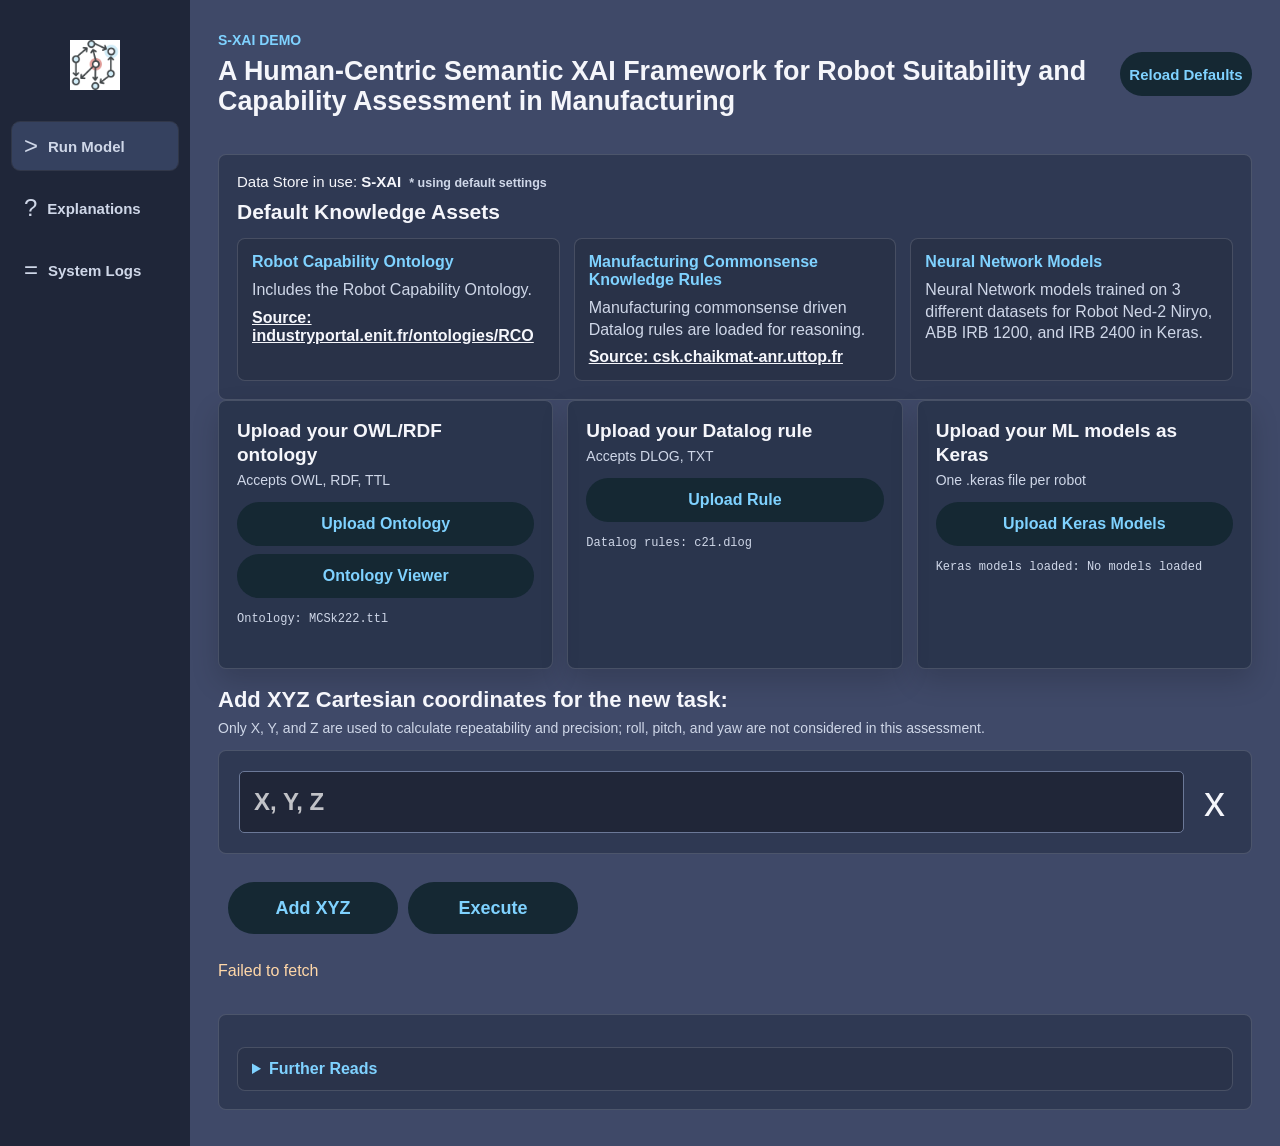
==== commit 53580091: "Rename ontology subclass filter" ====
--- a/web/index.html
+++ b/web/index.html
@@ -239,7 +239,7 @@
             <select id="ontologyTypeSelect">
               <option value="all">All ontology elements</option>
               <option value="class">Classes</option>
-              <option value="subclass">Subclass links</option>
+              <option value="subclass">subClassOf</option>
               <option value="instance">Instances</option>
               <option value="property">Properties</option>
             </select>
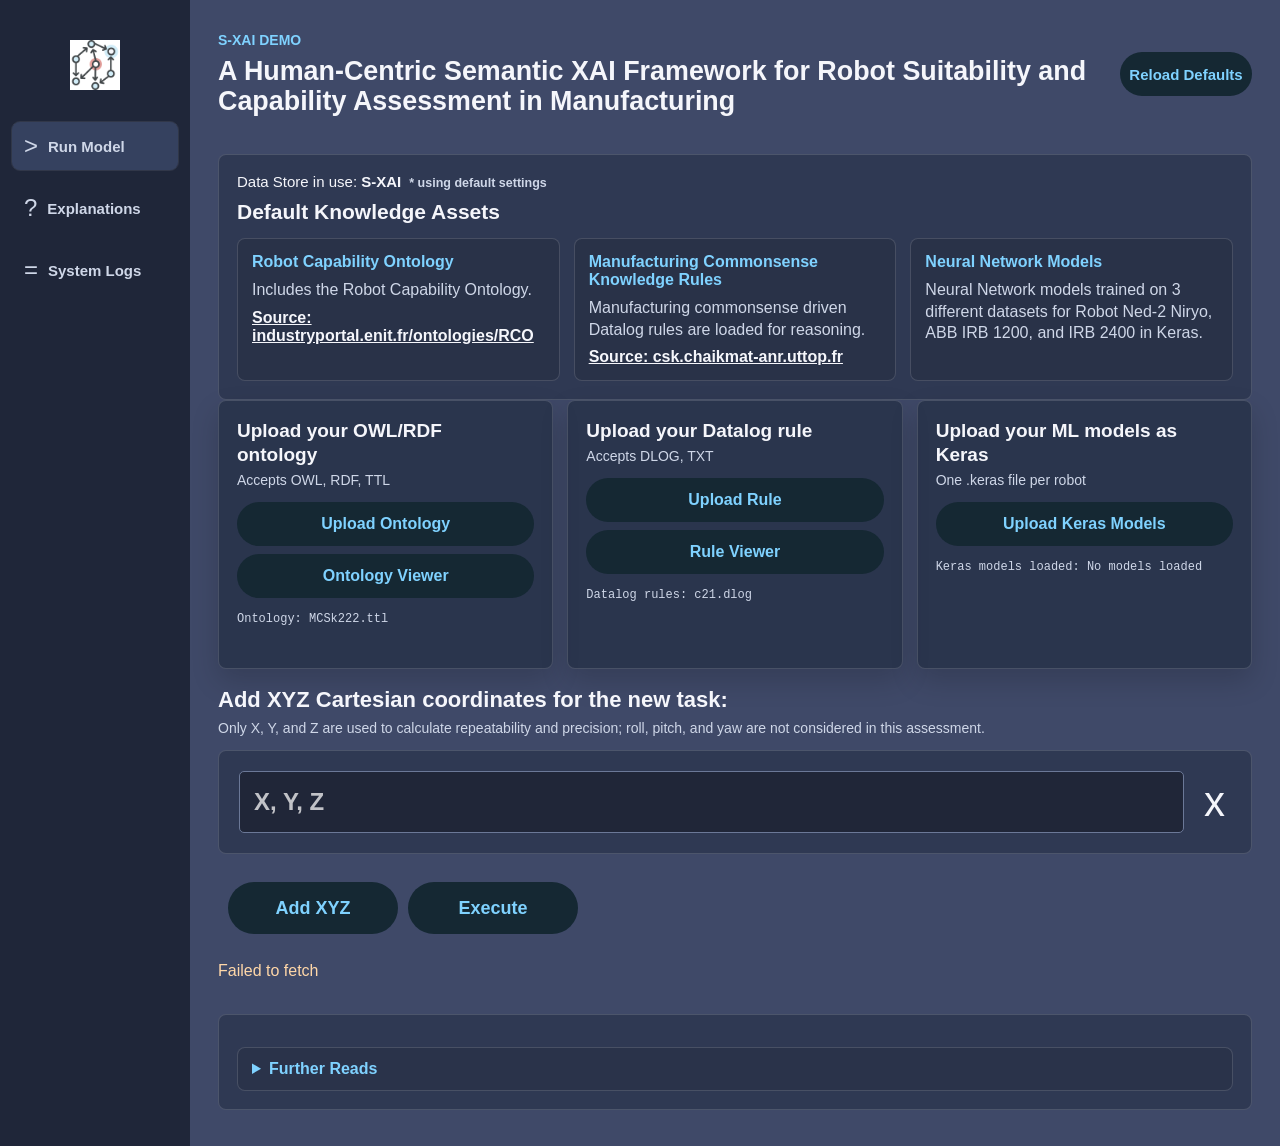
==== commit 8eac570c: "Move rule viewer to setup card" ====
--- a/web/index.html
+++ b/web/index.html
@@ -85,7 +85,10 @@
             </div>
           </div>
           <input id="rulesFile" class="native-file-input" type="file" accept=".dlog,.txt">
-          <button id="uploadRulesButton" class="pill small-pill" type="button">Upload Rule</button>
+          <div class="resource-actions">
+            <button id="uploadRulesButton" class="pill small-pill" type="button">Upload Rule</button>
+            <button id="openRuleViewerButton" class="pill small-pill" type="button">Rule Viewer</button>
+          </div>
           <pre id="rulesStatus" class="model-status">Datalog rules: c21.dlog</pre>
         </section>
 
@@ -156,7 +159,6 @@
         <button class="explanation-tab" type="button" data-explanation-tab="counterfactualTab">Simulated / Counterfactual Comparison</button>
         <button class="explanation-tab" type="button" data-explanation-tab="nnXaiTab">XAI</button>
         <button class="explanation-tab" type="button" data-explanation-tab="nlTab">NL Language Explanations</button>
-        <button class="explanation-tab" type="button" data-explanation-tab="rulesTab">Rule Viewer</button>
         <button class="explanation-tab" type="button" data-explanation-tab="sparqlTab">SPARQL</button>
       </div>
 
@@ -403,6 +405,6 @@
     </form>
   </dialog>
 
-  <script src="app.js?v=20260608-centered-ontology"></script>
+  <script src="app.js?v=20260608-front-rule-viewer"></script>
 </body>
 </html>
--- a/web/styles.css
+++ b/web/styles.css
@@ -864,24 +864,33 @@
 }
 
 .graph-edge {
-  stroke: #c7c8d6;
-  stroke-width: 3;
-  opacity: 0.72;
+  stroke: #d9deef;
+  stroke-width: 3.4;
+  opacity: 0.82;
+}
+
+.graph-edge-label-group {
+  pointer-events: none;
+}
+
+.graph-edge-label-bg {
+  fill: rgba(12, 18, 31, 0.88);
+  stroke: rgba(127, 210, 255, 0.28);
+  stroke-width: 1;
 }
 
 .graph-edge-label {
-  fill: #ffffff;
+  fill: #f8fbff;
   font-size: 11px;
-  font-weight: 700;
+  font-weight: 800;
   text-anchor: middle;
-  paint-order: stroke;
-  stroke: var(--field);
-  stroke-width: 4px;
+  dominant-baseline: middle;
+  stroke: none;
 }
 
 .graph-node circle {
   fill: #d9f3fb;
-  stroke: #444b52;
+  stroke: #3f4a54;
   stroke-width: 8;
 }
 
@@ -916,12 +925,14 @@
 
 .graph-node.selected circle {
   fill: #f0a3a1;
+  stroke: #7fd2ff;
+  stroke-width: 10;
 }
 
 .graph-node text {
-  fill: #20232c;
+  fill: #101827;
   font-size: 12px;
-  font-weight: 700;
+  font-weight: 800;
   text-anchor: middle;
   dominant-baseline: middle;
   pointer-events: none;
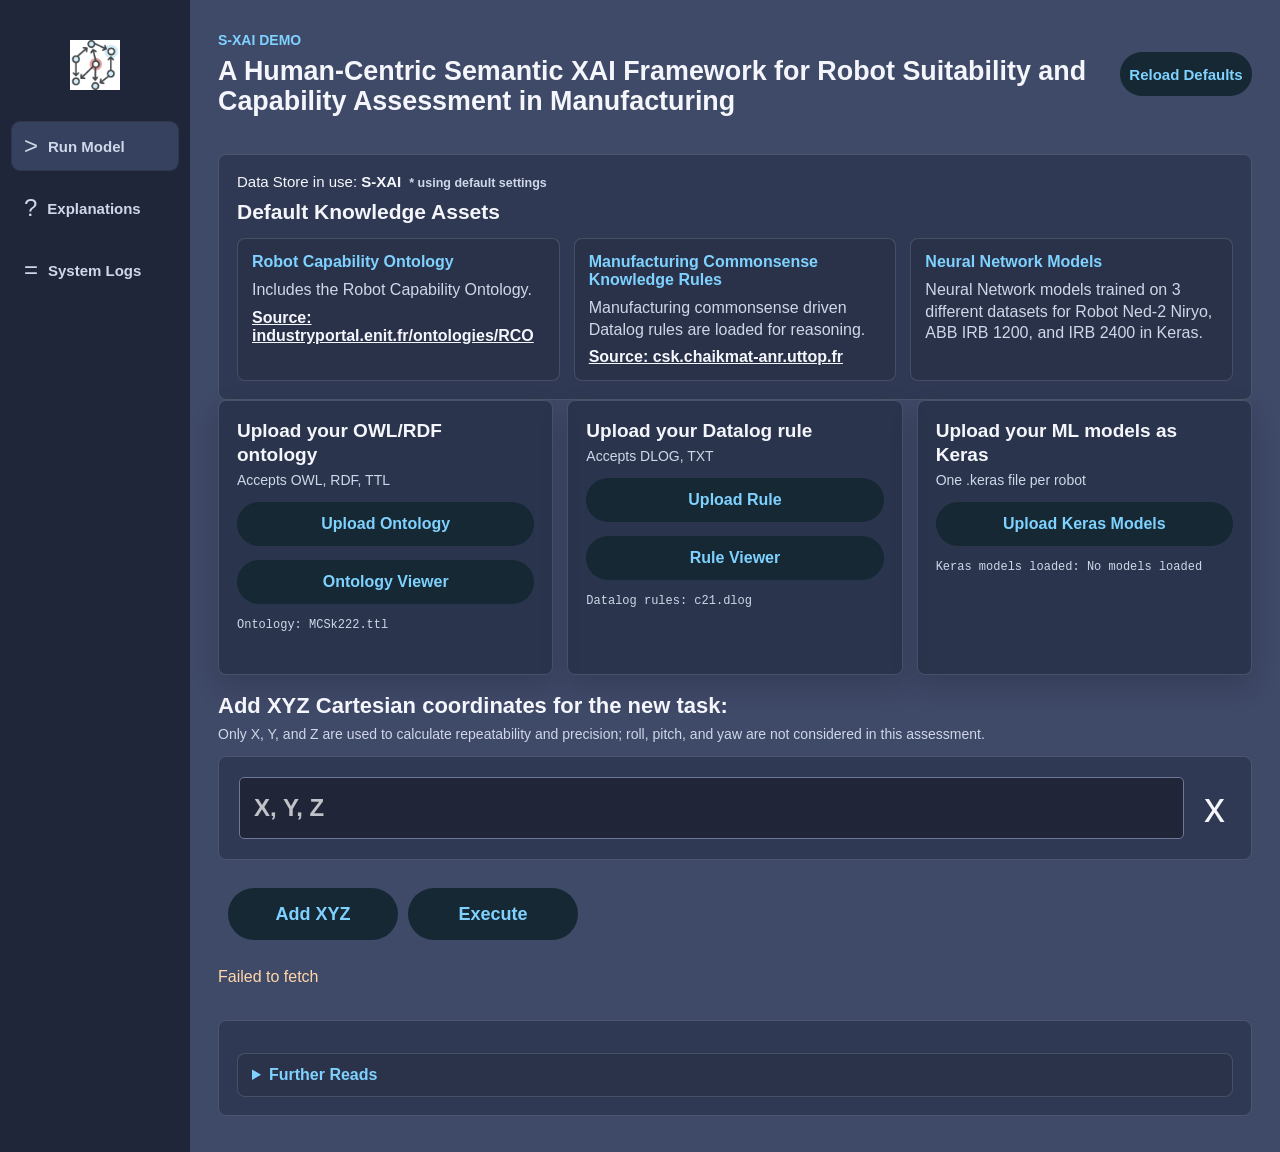
==== commit e8989375: "Add NL provider dropdown" ====
--- a/web/index.html
+++ b/web/index.html
@@ -258,19 +258,21 @@
       <section class="explanation-panel" id="nlTab" hidden>
         <div class="section-head compact-head">
           <h2>NL Language Explanations</h2>
-          <div class="section-actions">
-            <button id="generateOpenAiExplanationButton" class="pill small-pill" type="button">Use OpenAI</button>
-            <button id="generateLlmReasoningButton" class="pill small-pill" type="button">Use Ollama</button>
-          </div>
-        </div>
-        <p class="xai-note">Choose OpenAI with your API key or use the free local Ollama model. Both explain the selected RDFox/Datalog fact in natural language.</p>
-        <label class="llm-model-field" for="openLlmModel">
-          Ollama model
-          <input id="openLlmModel" type="text" value="llama3.2:3b" autocomplete="off">
-        </label>
-        <p class="xai-note">For Ollama, install Ollama and run <code>ollama pull llama3.2:3b</code>. For OpenAI, click Use OpenAI and paste your key when asked.</p>
-        <div id="llmReasoningStatus" class="status-text">Select a reasoned fact, then choose OpenAI or Ollama.</div>
-        <pre id="nlExplanation">Select a fact and click Explain.</pre>
+        </div>
+        <div class="llm-provider-row">
+          <label class="llm-provider-field" for="nlProviderSelect">
+            <span>Provider</span>
+            <select id="nlProviderSelect">
+              <option value="openai">OpenAI</option>
+              <option value="ollama">Ollama</option>
+              <option value="mistral">Mistral</option>
+              <option value="gemini">Gemini</option>
+            </select>
+          </label>
+          <button id="generateNlExplanationButton" class="pill small-pill" type="button">Generate Explanation</button>
+        </div>
+        <div id="llmReasoningStatus" class="status-text">Choose a provider after selecting a reasoned fact.</div>
+        <pre id="nlExplanation"></pre>
         <div id="llmReasoningOutput" class="llm-reasoning-output"></div>
       </section>
 
@@ -405,6 +407,6 @@
     </form>
   </dialog>
 
-  <script src="app.js?v=20260608-front-rule-viewer"></script>
+  <script src="app.js?v=20260608-nl-provider-dropdown"></script>
 </body>
 </html>
--- a/web/styles.css
+++ b/web/styles.css
@@ -189,8 +189,8 @@
 
 .resource-actions {
   display: grid;
-  grid-template-columns: repeat(auto-fit, minmax(145px, 1fr));
-  gap: 8px;
+  grid-template-columns: repeat(auto-fit, minmax(160px, 1fr));
+  gap: 14px;
 }
 
 .tabs {
@@ -1046,31 +1046,30 @@
   gap: 12px;
 }
 
-.llm-model-field {
-  max-width: 420px;
-  min-height: 46px;
-  margin: 8px 0 12px;
-  padding: 8px 12px;
-  border: 1px solid var(--line);
-  border-radius: 8px;
-  background: rgba(0, 0, 0, 0.14);
-  display: grid;
-  grid-template-columns: auto minmax(0, 1fr);
-  gap: 10px;
-  align-items: center;
-  color: var(--text);
+.llm-provider-row {
+  display: grid;
+  grid-template-columns: minmax(220px, 320px) auto;
+  gap: 12px;
+  align-items: end;
+  margin: 10px 0 12px;
+}
+
+.llm-provider-field {
+  display: grid;
+  gap: 6px;
+  color: var(--text);
+  font-size: 13px;
   font-weight: 800;
 }
 
-.llm-model-field input {
-  min-width: 0;
-  height: 34px;
+.llm-provider-field select {
+  min-height: 44px;
   border: 1px solid var(--field-border);
-  border-radius: 5px;
+  border-radius: 6px;
   background: var(--field);
   color: var(--text);
-  padding: 0 10px;
-  font-weight: 700;
+  padding: 0 12px;
+  font-weight: 800;
 }
 
 .llm-card,
@@ -1621,6 +1620,7 @@
   .model-upload-grid,
   .resource-upload-grid,
   .ontology-toolbar,
+  .llm-provider-row,
   .asset-grid {
     flex-direction: column;
     display: flex;
